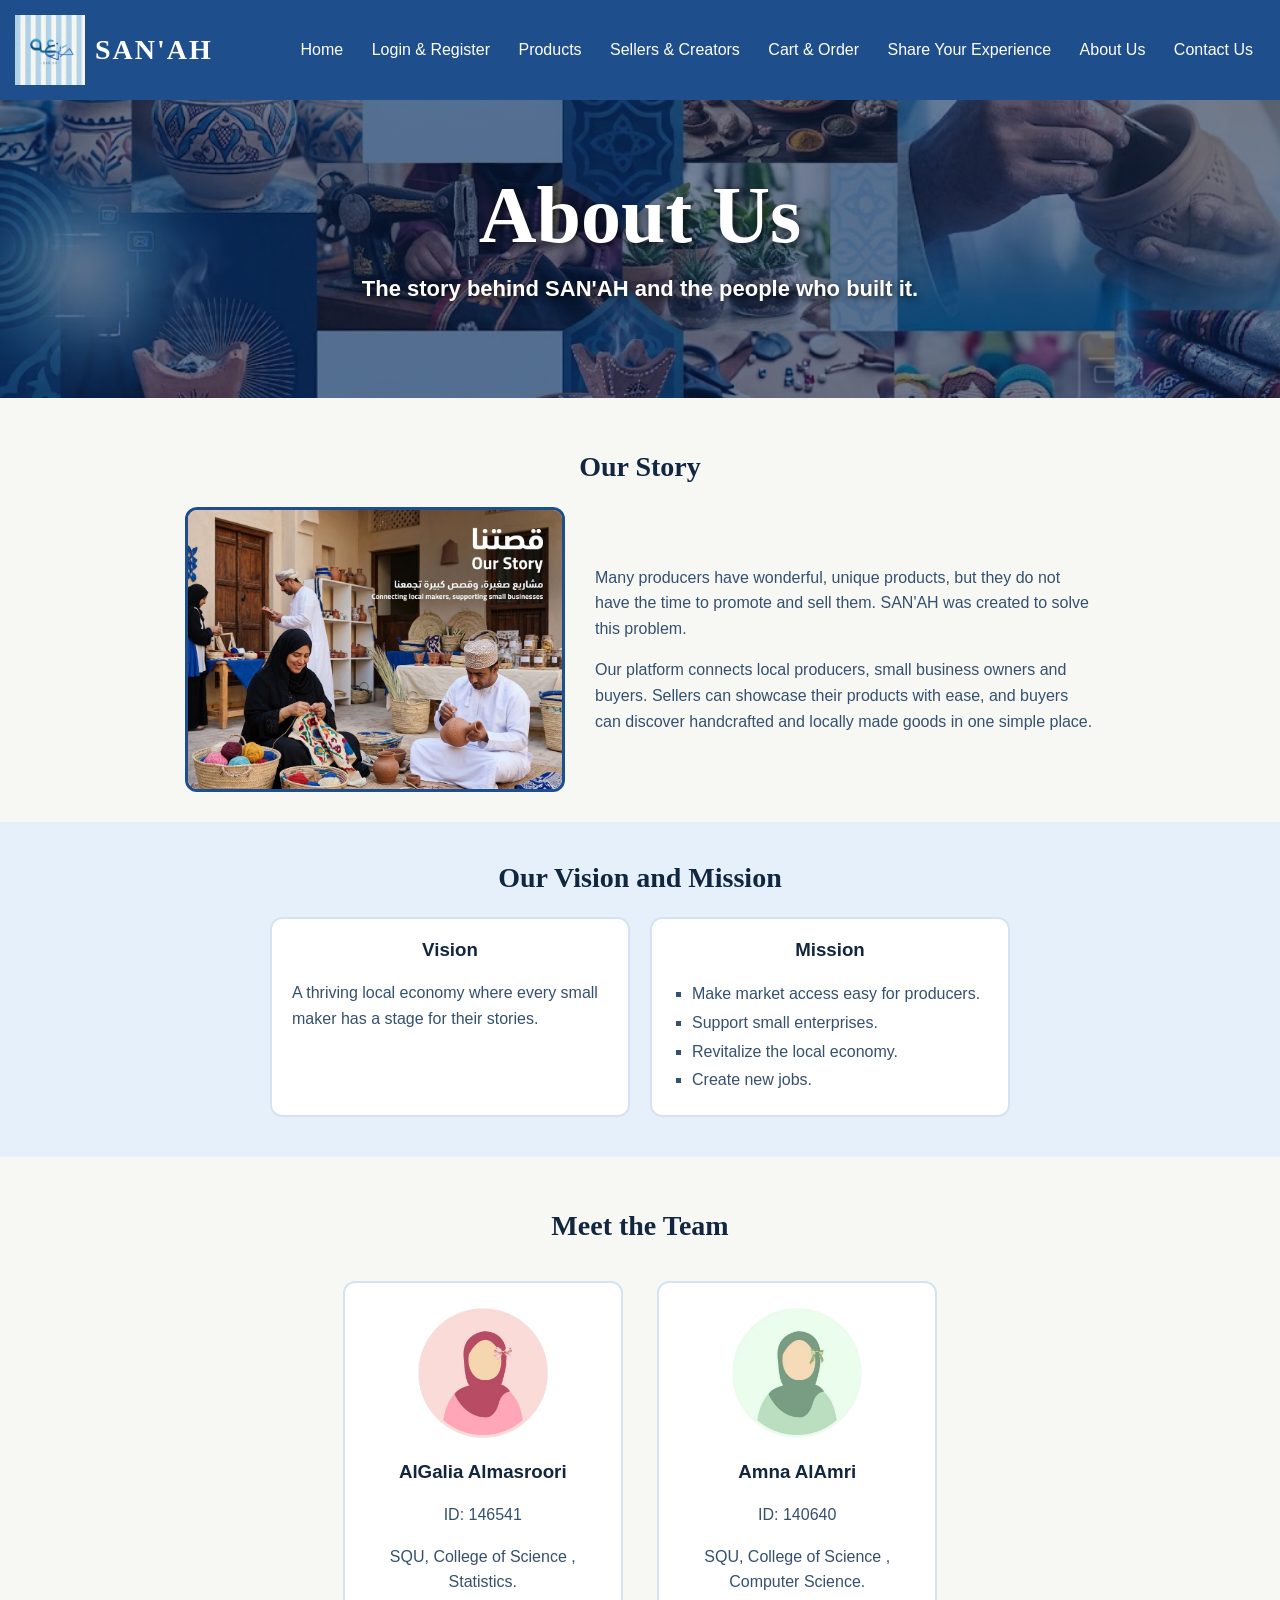
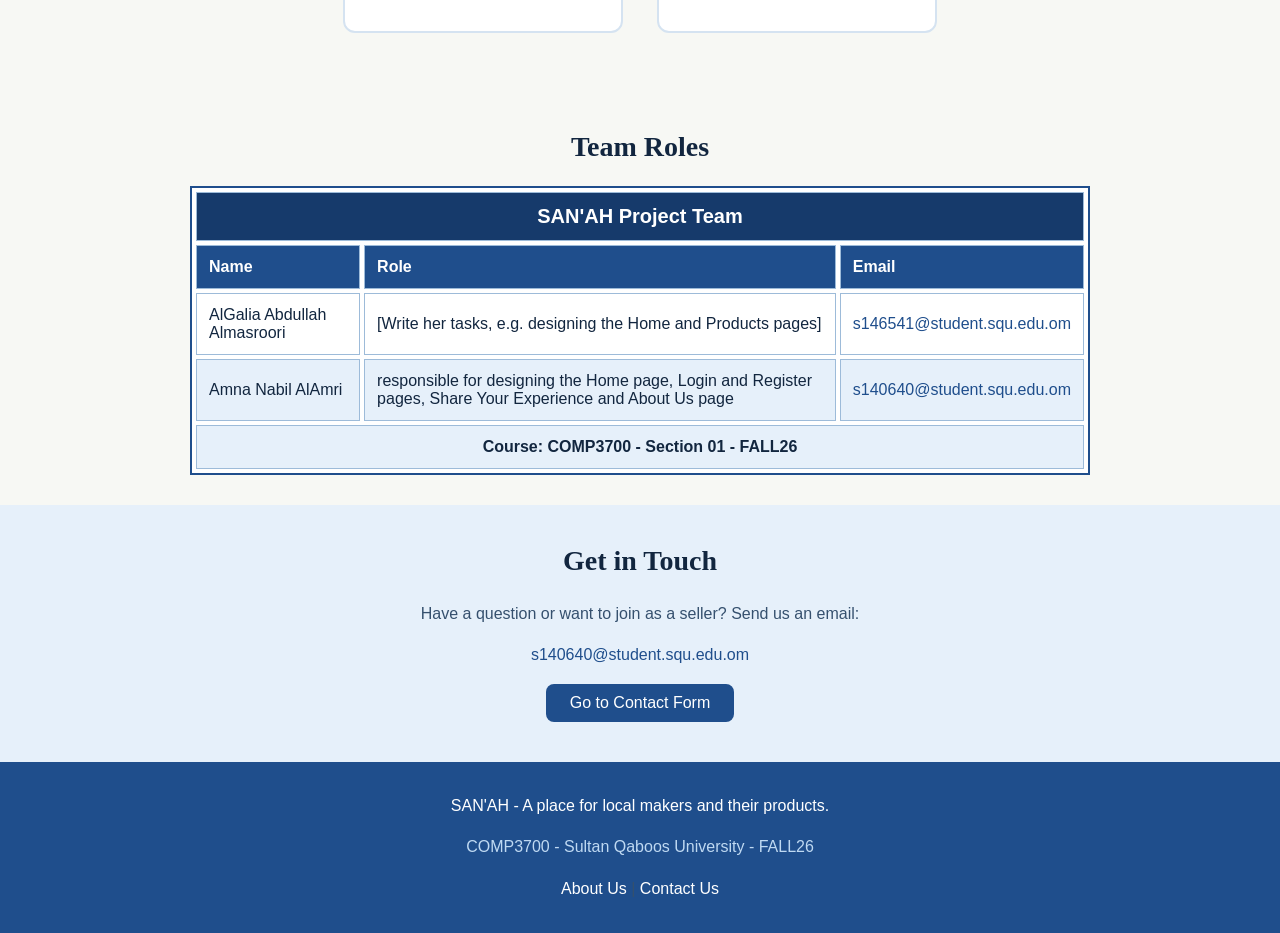
==== about_us.html @ 6e0664c7 "Add files via upload" ====
<!DOCTYPE html>
<html lang="en">
<head>
  <meta charset="UTF-8">
  <meta name="viewport" content="width=device-width, initial-scale=1">
  <title>SAN'AH - About Us</title>

  <!-- External CSS: shared stylesheet used by all pages -->
  <link rel="stylesheet" href="style.css">

  <!-- Internal CSS: styles that apply to this page only -->
  <style>
    /* Spacing and centering for each content section */
    .section {
      padding: 30px 20px;
      text-align: center;
    }
    /* Keeps long paragraphs a comfortable reading width */
    .text-block {
      max-width: 700px;
      margin: 0 auto;
      text-align: left;
    }
    /* Round team member photos */
    .team-photo {
      width: 140px;
      height: 140px;
      border-radius: 50%;
      object-fit: cover;
      margin: 0 auto 10px auto;
      display: block;
    }
  </style>
</head>

<body>

  <!-- ========== Header: logo + site name + navigation menu ========== -->
  <header>
    <!-- Logo and site name (clicking returns to the home page) -->
    <a href="index.html" class="brand">
      <img id="logo" src="logo.png" alt="SAN'AH logo">
      <span>SAN'AH</span>
    </a>

    <!-- Navigation menu linking to all pages -->
    <nav>
      <ul>
        <li><a href="index.html">Home</a></li>
        <li><a href="login_and_register.html">Login &amp; Register</a></li>
        <li><a href="product.html">Products</a></li>
        <li><a href="creators.html">Sellers &amp; Creators</a></li>
        <li><a href="cart_and_order.html">Cart &amp; Order</a></li>
        <li><a href="share_your_experience.html">Share Your Experience</a></li>
        <li><a href="about_us.html">About Us</a></li>
        <li><a href="contact.html">Contact Us</a></li>
      </ul>
    </nav>
  </header>

  <!-- ========== Page banner ========== -->
  <div class="title-box">
    <h1>About Us</h1>
    <p class="white-text">The story behind SAN'AH and the people who built it.</p>
  </div>

  <!-- ========== Story of the project: image on the left, text on the right ========== -->
<div class="section">
<h2>Our Story</h2>

<div class="story-box">
    <!-- Story image (left) -->
    <img class="story-img" src="story.jpg" alt="Local makers at work">

    <!-- Story text (right) -->
    <div class="story-text">
    <p>
        Many producers have wonderful, unique products, but they do not have
        the time to promote and sell them. SAN'AH was created to solve this
        problem.
    </p>
    <p>
        Our platform connects local producers, small business owners and
        buyers. Sellers can showcase their products with ease, and buyers can
        discover handcrafted and locally made goods in one simple place.
    </p>
    </div>
</div>
</div>

  <!-- ========== Vision and mission ========== -->
<div class="hero">
  <h2>Our Vision and Mission</h2>

  <!-- Container: puts the two cards side by side with equal height -->
  <div class="vm-box">

    <!-- Vision card -->
    <div class="card vm-card">
      <h3>Vision</h3>
      <p>A thriving local economy where every small maker has a stage for their stories.</p>
    </div>

    <!-- Mission card with a list of goals -->
    <div class="card vm-card">
      <h3>Mission</h3>
      <ul class="vm-list">
        <li>Make market access easy for producers.</li>
        <li>Support small enterprises.</li>
        <li>Revitalize the local economy.</li>
        <li>Create new jobs.</li>
      </ul>
    </div>

  </div>
</div>

  <!-- ========== Team introduction cards ========== -->
  <div class="section">
    <h2>Meet the Team</h2>

    <!-- Team member 1 -->
    <div class="card">
      <img class="team-photo" src="team1.png" alt="AlGalia Almasroori">
      <h3>AlGalia Almasroori</h3>
      <p>ID: 146541</p>
      <p>SQU, College of Science , Statistics.</p>
    </div>

    <!-- Team member 2 -->
    <div class="card">
      <img class="team-photo" src="team2.png" alt="Amna AlAmri">
      <h3>Amna AlAmri</h3>
      <p>ID: 140640</p>
      <p>SQU, College of Science , Computer Science.</p>
    </div>
  </div>

  <!-- ========== Team roles table ========== -->
<div class="section">
  <h2>Team Roles</h2>

  <div class="table-box">
    <table class="roles-table">

      <!-- Table title: one cell merged across all 3 columns (colspan) -->
      <tr>
        <th colspan="3">SAN'AH Project Team</th>
      </tr>

      <!-- Column headings -->
      <tr>
        <th>Name</th>
        <th>Role</th>
        <th>Email</th>
      </tr>

      <!-- Team member 1 -->
      <tr>
        <td>AlGalia Abdullah Almasroori</td>
        <td>[Write her tasks, e.g. designing the Home and Products pages]</td>
        <td><a href="mailto:s146541@student.squ.edu.om">s146541@student.squ.edu.om</a></td>
      </tr>

      <!-- Team member 2 -->
      <tr>
        <td>Amna Nabil AlAmri</td>
        <td>responsible for designing the Home page, Login and Register pages, Share Your Experience and About Us page</td>
        <td><a href="mailto:s140640@student.squ.edu.om">s140640@student.squ.edu.om</a></td>
      </tr>

      <!-- Last row: one merged cell across all columns -->
      <tr>
        <td colspan="3">Course: COMP3700 - Section 01 - FALL26</td>
      </tr>

    </table>
  </div>
</div>

  <!-- ========== Contact by email ========== -->
  <div class="hero">
    <h2>Get in Touch</h2>
    <p>Have a question or want to join as a seller? Send us an email:</p>

    <!-- Email link: opens the user's mail program (mailto) -->
    <p>
      <a href="mailto:s140640@student.squ.edu.om?subject=SAN'AH%20Inquiry">s140640@student.squ.edu.om</a>
    </p>

    <!-- Link to the Contact Us form page -->
    <a class="button" href="contact.html">Go to Contact Form</a>
  </div>

  <!-- ========== Footer: project info and quick links ========== -->
  <footer>
    <!-- Inline CSS: style written directly on the element -->
    <p style="color: #FFFFFF;">SAN'AH - A place for local makers and their products.</p>
    <p style="color: #BFD9F2;">COMP3700 - Sultan Qaboos University - FALL26</p>
    <p><a href="about_us.html">About Us</a> | <a href="contact.html">Contact Us</a></p>
  </footer>

</body>
</html>
---- style.css ----
/* ==========================================
   SAN'AH - Main stylesheet (simplified version)
   Add this line inside <head> on every page:
   <link rel="stylesheet" href="style.css">
   ========================================== */

/* 1) Universal selector: applies to every element on the page */
* {
  box-sizing: border-box;   /* padding and border are included in the element width */
}

/* ---------- Main banner (title box) ---------- */

/* Banner with a dark overlay on top of a background image */
.title-box {
  background-image: linear-gradient(rgba(10, 30, 70, 0.55), rgba(10, 30, 70, 0.55)),
                    url("title-bg.jpg");
  background-size: cover;          /* image fills the whole box */
  background-position: center;     /* image stays centered */
  background-color: #1F4E8C;       /* fallback color if the image fails to load */
  padding: 70px 20px;
  text-align: center;
}

/* Site name inside the banner: large, white, with a shadow for clarity */
.title-box h1 {
  font-family: Georgia, "Times New Roman", serif;
  font-size: 80px;
  font-weight: bold;
  color: #FFFFFF;
  text-shadow: 2px 3px 8px rgba(0, 0, 0, 0.7);
  margin: 0;
}

/* 2) Element selectors: apply to every HTML tag of that type */
body {
  font-family: Arial, sans-serif;   /* font */
  font-size: 16px;
  color: #12263F;                   /* text color */
  background-color: #F7F8F4;        /* page background */
  margin: 0;
}

h1 {
  font-family: Georgia, serif;
  font-size: 40px;
  color: #1F4E8C;
  text-align: center;               /* text alignment */
}

h2 {
  font-family: Georgia, serif;
  font-size: 28px;
  color: #12263F;
}

p {
  line-height: 1.6;                 /* space between lines */
  color: #35506E;
}

/* Paragraphs inside the banner: bold white text with a shadow */
.title-box p {
  font-family: Arial, sans-serif;
  font-size: 22px;
  font-weight: bold;
  color: #FFFFFF;
  text-align: center;
  text-shadow: 1px 2px 6px rgba(0, 0, 0, 0.7);
}

/* Reusable class: white, bold, centered text */
.white-text {
  color: #FFFFFF;
  font-weight: bold;
  text-align: center;
}

/* Images never overflow their container */
img {
  max-width: 100%;
  height: auto;
}

/* 3) ID selector: applies to the single element with id="logo" */
#logo {
  width: 70px;
  margin: 0;
  display: block;
}

/* 4) Class selectors: apply to any element with that class */

/* White card used for categories, products and entry cards */
.card {
  background-color: #FFFFFF;
  border: 2px solid #D5E3F1;
  border-radius: 12px;              /* rounded corners */
  padding: 20px;
  margin: 15px;
  width: 280px;
  display: inline-block;            /* cards sit side by side */
  position: relative;               /* positioning: lets the card move slightly on hover */
}

/* Light blue highlighted section (e.g. Featured seller) */
.hero {
  background-color: #E6F0FA;
  padding: 40px 20px;
  text-align: center;
}

/* Blue button style for links */
.button {
  background-color: #1F4E8C;
  color: #FFFFFF;
  padding: 10px 24px;
  border: none;
  border-radius: 8px;
}

/* 5) Grouping selector: header and footer share the same style */
header, footer {
  background-color: #1F4E8C;
  color: #FFFFFF;
  padding: 15px;
  text-align: center;
}

/* Header layout: logo on the left, menu on the right, on the same line */
header {
  display: flex;
  align-items: center;              /* vertically centered */
  justify-content: space-between;   /* logo left, menu right */
  flex-wrap: wrap;                  /* menu moves below the logo on small screens */
  position: sticky;                 /* positioning: header stays at the top while scrolling */
  top: 0;                           /* sticks to the top edge of the screen */
  z-index: 100;                     /* header stays above all other content */
}

/* Logo image and site name sit side by side */
.brand {
  display: flex;
  align-items: center;
  gap: 10px;                        /* space between logo and name */
}

/* Site name next to the logo */
.brand span {
  font-family: Georgia, serif;
  font-size: 28px;
  font-weight: bold;
  letter-spacing: 2px;              /* space between letters */
}

/* 6) Descendant selectors: an element inside another element */

/* Navigation list: remove bullets and default spacing */
nav ul {
  list-style-type: none;            /* list: no bullets in the menu */
  list-style-position: outside;     /* list: marker position (not shown for the menu) */
  margin: 0;
  padding: 0;
  text-align: right;
}

/* Menu items sit in one row */
nav ul li {
  display: inline-block;
  margin: 0 12px;
}

/* Underline a menu link when the mouse is over it */
nav ul li a:hover {
  text-decoration: underline;
}

/* 7) Attribute selectors: select inputs by their type */
input[type="text"], input[type="email"], textarea {
  width: 100%;
  padding: 8px;
  border: 1px solid #9DBBD9;
  border-radius: 6px;
  margin-bottom: 10px;
}

/* Submit button style */
input[type="submit"] {
  background-color: #1F4E8C;
  color: #FFFFFF;
  padding: 10px 24px;
  border: none;
  border-radius: 8px;
}

/* 8) Child selector (>): only direct children are selected */

/* Heading directly inside a highlighted section has no extra top space */
.hero > h2 {
  margin-top: 0;
}

/* 9) Adjacent sibling selector (+): the element right after another one */

/* Paragraph right after the banner title gets a small top space */
.title-box h1 + p {
  margin-top: 10px;
}

/* ---------- Seller / Buyer entry cards ---------- */

/* Shared style for both cards */
.card-seller, .card-buyer {
  background-size: cover;
  background-position: center;
  background-color: #1F4E8C;        /* fallback color */
  border-color: #1F4E8C;
  min-height: 260px;
  vertical-align: top;              /* both cards align on the same line */
}

/* Seller card background image with a dark overlay */
.card-seller {
  background-image: linear-gradient(rgba(10, 30, 70, 0.6), rgba(10, 30, 70, 0.6)),
                    url("seller-bg.jpg");
}

/* Buyer card background image with a dark overlay */
.card-buyer {
  background-image: linear-gradient(rgba(10, 30, 70, 0.6), rgba(10, 30, 70, 0.6)),
                    url("buyer-bg.jpg");
}

/* White bold text so it is readable over the images */
.card-seller h3, .card-seller p,
.card-buyer h3, .card-buyer p {
  color: #FFFFFF;
  font-weight: bold;
  text-shadow: 1px 2px 6px rgba(0, 0, 0, 0.7);
}

/* ---------- Buttons and card links ---------- */

/* Keep button text white (normal and visited link) */
a.button:link, a.button:visited {
  color: #FFFFFF;
  background-color: #1F4E8C;
  display: inline-block;
}

/* Darker blue button when the mouse is over it */
a.button:hover {
  background-color: #163A6B;
  text-decoration: none;
}

/* Clickable cards: no underline on the text inside */
a.card-link:link, a.card-link:visited, a.card-link:hover {
  text-decoration: none;
}

/* Card border turns blue and the card lifts a little when the mouse is over it */
.card:hover {
  border-color: #1F4E8C;
  top: -3px;                        /* positioning: moves up 3px from its normal place */
}

/* Featured seller photo: centered with rounded corners and a blue border */
.seller-img {
  width: 300px;
  max-width: 100%;
  border-radius: 12px;
  border: 3px solid #1F4E8C;
  margin: 15px auto;                /* "auto" centers the image horizontally */
  display: block;
}

/* 10) Hyperlink events (pseudo-classes) */
a:link    { color: #1F4E8C; text-decoration: none; }        /* normal link */
a:visited { color: #6B4FA0; }                               /* link already visited */
a:hover   { color: #12263F; text-decoration: underline; }   /* mouse is over the link */
a:active  { color: #7FA6CC; }                               /* link is being clicked */

/* Header and footer links are white to match the blue background */
header a:link, header a:visited, footer a:link, footer a:visited {
  color: #FFFFFF;
}

/* 11) Pseudo-element: adds a red star after a required field label */
.required::after {
  content: " *";
  color: red;
}

/* 12) Tables */
table {
  width: 100%;
  border-collapse: collapse;        /* removes gaps between cell borders */
  background-color: #FFFFFF;
}

/* Table header cells */
th {
  background-color: #1F4E8C;
  color: #FFFFFF;
  padding: 10px;
  border: 1px solid #9DBBD9;
}

/* Table data cells */
td {
  padding: 10px;
  border: 1px solid #9DBBD9;
  text-align: center;
}

/* Wrapper: centers the table and lets it scroll on small screens */
.table-box {
  max-width: 900px;
  margin: 0 auto;
  overflow-x: auto;
}

/* Roles table: separate borders with space between cells */
.roles-table {
  border-collapse: separate;
  border-spacing: 4px;           /* space between cells */
  border: 2px solid #1F4E8C;
}

/* Cells: padding and text alignment */
.roles-table th, .roles-table td {
  padding: 12px;
  text-align: left;
  border: 1px solid #9DBBD9;
}

/* Merged title row: centered, larger text */
.roles-table tr:first-child th {
  text-align: center;
  font-size: 20px;
  background-color: #163A6B;
}

/* Merged last row: light background, centered */
.roles-table tr:last-child td {
  text-align: center;
  font-weight: bold;
  background-color: #E6F0FA;
}

/* Every even row has a light blue background (striped rows) */
tr:nth-child(even) {
  background-color: #E6F0FA;
}

/* ---------- About Us layout ---------- */

/* Row layout: image and text side by side */
.story-box {
  display: flex;
  flex-wrap: wrap;                /* on phones the image goes above the text */
  align-items: center;
  justify-content: center;
  gap: 30px;
  max-width: 1000px;
  margin: 0 auto;
}

/* Story image */
.story-img {
  width: 380px;
  max-width: 100%;
  border-radius: 12px;
  border: 3px solid #1F4E8C;
}

/* Story text next to the image */
.story-text {
  width: 500px;
  max-width: 100%;
  text-align: left;
}

/* Row that holds the two cards; both cards get the same height */
.vm-box {
  display: flex;
  flex-wrap: wrap;               /* cards stack on small screens */
  justify-content: center;
  align-items: stretch;          /* makes both cards equal in height */
  gap: 20px;
  max-width: 800px;
  margin: 0 auto;
}

/* Same width for both cards, with left-aligned text */
.vm-card {
  width: 360px;
  max-width: 100%;
  margin: 0;
  text-align: left;
}

/* Card titles stay centered */
.vm-card h3 {
  text-align: center;
  margin-top: 0;
}

/* Remove extra paragraph spacing inside the cards */
.vm-card p {
  margin: 0;
}

/* ---------- Lists ---------- */

/* Bullet list (unordered): square bullets placed outside the text */
.vm-list {
  list-style-type: square;          /* list: square bullets */
  list-style-position: outside;     /* list: bullets sit outside the text block */
  margin: 0;
  padding-left: 20px;
  line-height: 1.8;
  color: #35506E;
}

/* Numbered list (ordered): use class="steps" on an <ol> */
ol.steps {
  list-style-type: decimal;         /* list: 1, 2, 3 ... */
  list-style-position: inside;      /* list: numbers sit inside the text block */
  padding-left: 0;
  line-height: 1.8;
  text-align: left;
}

/* Definition list: use <dl>, <dt> (term) and <dd> (description) */
dl {
  text-align: left;
  max-width: 700px;
  margin: 0 auto;
}
dt {
  font-weight: bold;
  color: #1F4E8C;
  margin-top: 12px;
}
dd {
  margin-left: 20px;
  color: #35506E;
}

/* 13) Responsive design: styles for phones (screen width up to 600px) */
@media (max-width: 600px) {
  .card {
    width: 100%;                    /* cards take the full width */
    margin: 10px 0;
  }
  nav ul li {
    display: block;                 /* menu items stack vertically */
    margin: 8px 0;
  }
  h1 {
    font-size: 30px;
  }
  .title-box h1 {
    font-size: 48px;                /* banner title is smaller on phones */
  }
}

/* ==========================================
   Pages added by the teammate: Contact Us, Sellers & Creators, Products
   (colors unified with the site palette)
   ========================================== */

/* Contact Us Page */

main{
    max-width: 1000px;
    margin: 40px auto;
    padding: 25px;
}

.contact-form,
.contact-info,
.faq,
.seller-guide {
    background-color: #FFFFFF;
    padding: 25px;
    margin: 25px 0;
    border-radius: 12px;
    border: 1px solid #D5E3F1;
}

main h2{
    color: #1F4E8C;
    text-align: center;
    font-size: 32px;
}

main h3{
    color: #1F4E8C;
    margin-bottom: 15px;
}

.contact-form form{
    display: flex;
    flex-direction: column;
    gap: 10px;
}
.contact-form input,
.contact-form textarea {
    padding: 12px;
    border: 1px solid #9DBBD9;
    border-radius: 6px;
    font-size: 16px;
    width: 100%;
    box-sizing: border-box;
}
.contact-form button{
    background-color: #1F4E8C;
    color: white;
    padding: 12px;
    border: none;
    border-radius: 6px;
    cursor: pointer;
    font-size: 16px;
}
.contact-form button:hover{
    background-color: #163A6B;
}
.contact-info a,
.seller-guide a {
    color: #1F4E8C;
}
.faq details{
    padding: 12px;
    margin: 10px 0;
    border-bottom: 1px solid #D5E3F1;
}
.faq summary{
    cursor: pointer;
    font-weight: bold;
    color: #1F4E8C;
}
.seller-guide ol {
    line-height: 1.8;
}
@media (max-width: 600px){
    main{
        padding: 15px;
        margin: 20px auto;
    }
    .contact-form,
    .contact-info,
    .faq,
    .seller-guide{
        padding: 18px;
    }
}



/* Sellers & Creators Page */
.creators-hero{
    text-align: center;
    padding: 40px 25px;
    background-color: #E6F0FA;
    border-radius: 12px;
    margin-bottom: 25px;
}
.creator-button{
    display: inline-block;
    background-color: #1F4E8C;
    color: white;
    text-decoration: none;
    padding: 12px 22px;
    border-radius: 6px;
    margin-top: 15px;
}
.creator-button:hover{
    background-color: #163A6B;
}
.creator-benefits{
    margin: 30px 0;
}
.benefit{
    background-color: #E6F0FA;
    border: 1px solid #D5E3F1;
    border-radius: 10px;
    padding: 20px;
    margin: 15px 0;

}
.seller-registration{
    background-color: #E6F0FA;
    border: 1px solid #D5E3F1;
    border-radius: 12px;
    padding: 25px;
    margin: 30px 0;
}
.seller-registration form{
    display: flex;
    flex-direction: column;
    gap: 12px;

}
.seller-registration input:not([type="checkbox"]),
.seller-registration select,
.seller-registration textarea{
    width:100%;
    box-sizing: border-box;
    padding: 12px;
    border: 1px solid #9DBBD9;
    border-radius: 6px;
    font-size: 16px;
}
.seller-registration input:not([type="checkbox"]){
    margin-right: 8px;
}
.seller-registration button{
    background-color: #1F4E8C;
    color: white;
    padding: 13px;
    border: none;
    border-radius: 6px;
    font-size: 16px;
    cursor: pointer;
}
.seller-registration button:hover{
    background-color: #163A6B;
}
@media (max-width: 600px){
    .creators-hero,
    .seller-registration{
        padding: 18px;
    }
}

/* Products Page */
.products-hero{
    text-align: center;
    background-color: #E6F0FA;
    padding: 40px 25px;
    border-radius: 12px;
    margin-bottom: 30px;
}

.products-hero h2,
.product-categories h2,
.products-section h2 {
    color: #1F4E8C;
    text-align: center;
}

.category-list{
    display: flex;
    justify-content: center;
    flex-wrap: wrap;
    gap: 12px;
    margin: 20px 0 35px;
}

.category-list a{
    color:#1F4E8C;
    text-decoration: none;
    border: 1px solid #9DBBD9;
    border-radius: 20px;
    padding: 10px 18px;
    background-color: #E6F0FA;
}
.category-list a:hover{
    background-color: #D5E3F1;
}
.product-grid{
    display: grid;
    grid-template-columns: repeat(2, minmax(0, 1fr));
    gap: 22px;
    margin-top: 25px;
}
.product-card{
    background-color: #E6F0FA;
    border: 1px solid #D5E3F1;
    border-radius: 12px;
    padding: 20px;
    text-align: center;
}
.product-image{
    min-height: 120px;
    display: flex;
    align-items: center;
    justify-content: center;
    background-color: #D5E3F1;
    color: #1F4E8C;
    border-radius: 8px;
    font-weight: bold;
    margin-bottom: 15px;
}

.product-card h3{
    color: #1F4E8C;
}
.product-price{
    font-weight: bold;
    margin: 15px 0;
}
.product-card > a {
    display: inline-block;
    background-color: #1F4E8C;
    color: white;
    text-decoration: none;
    padding: 10px 15px;
    border-radius: 6px;
}
.product-card > a:hover{
    background-color: #163A6B;
}
@media (max-width: 600px){
    .product-grid{
        grid-template-columns: 1fr;
    }
    .products-hero{
        padding: 25px 15px;
    }
}
.category-list img{
  width: 100%;
  height: 150px;
  object-fit: cover;
  border-radius: 10px;
}
.product-card img{
  width: 100%;
  height: 190px;
  object-fit: cover;
  border-radius: 10px;
}
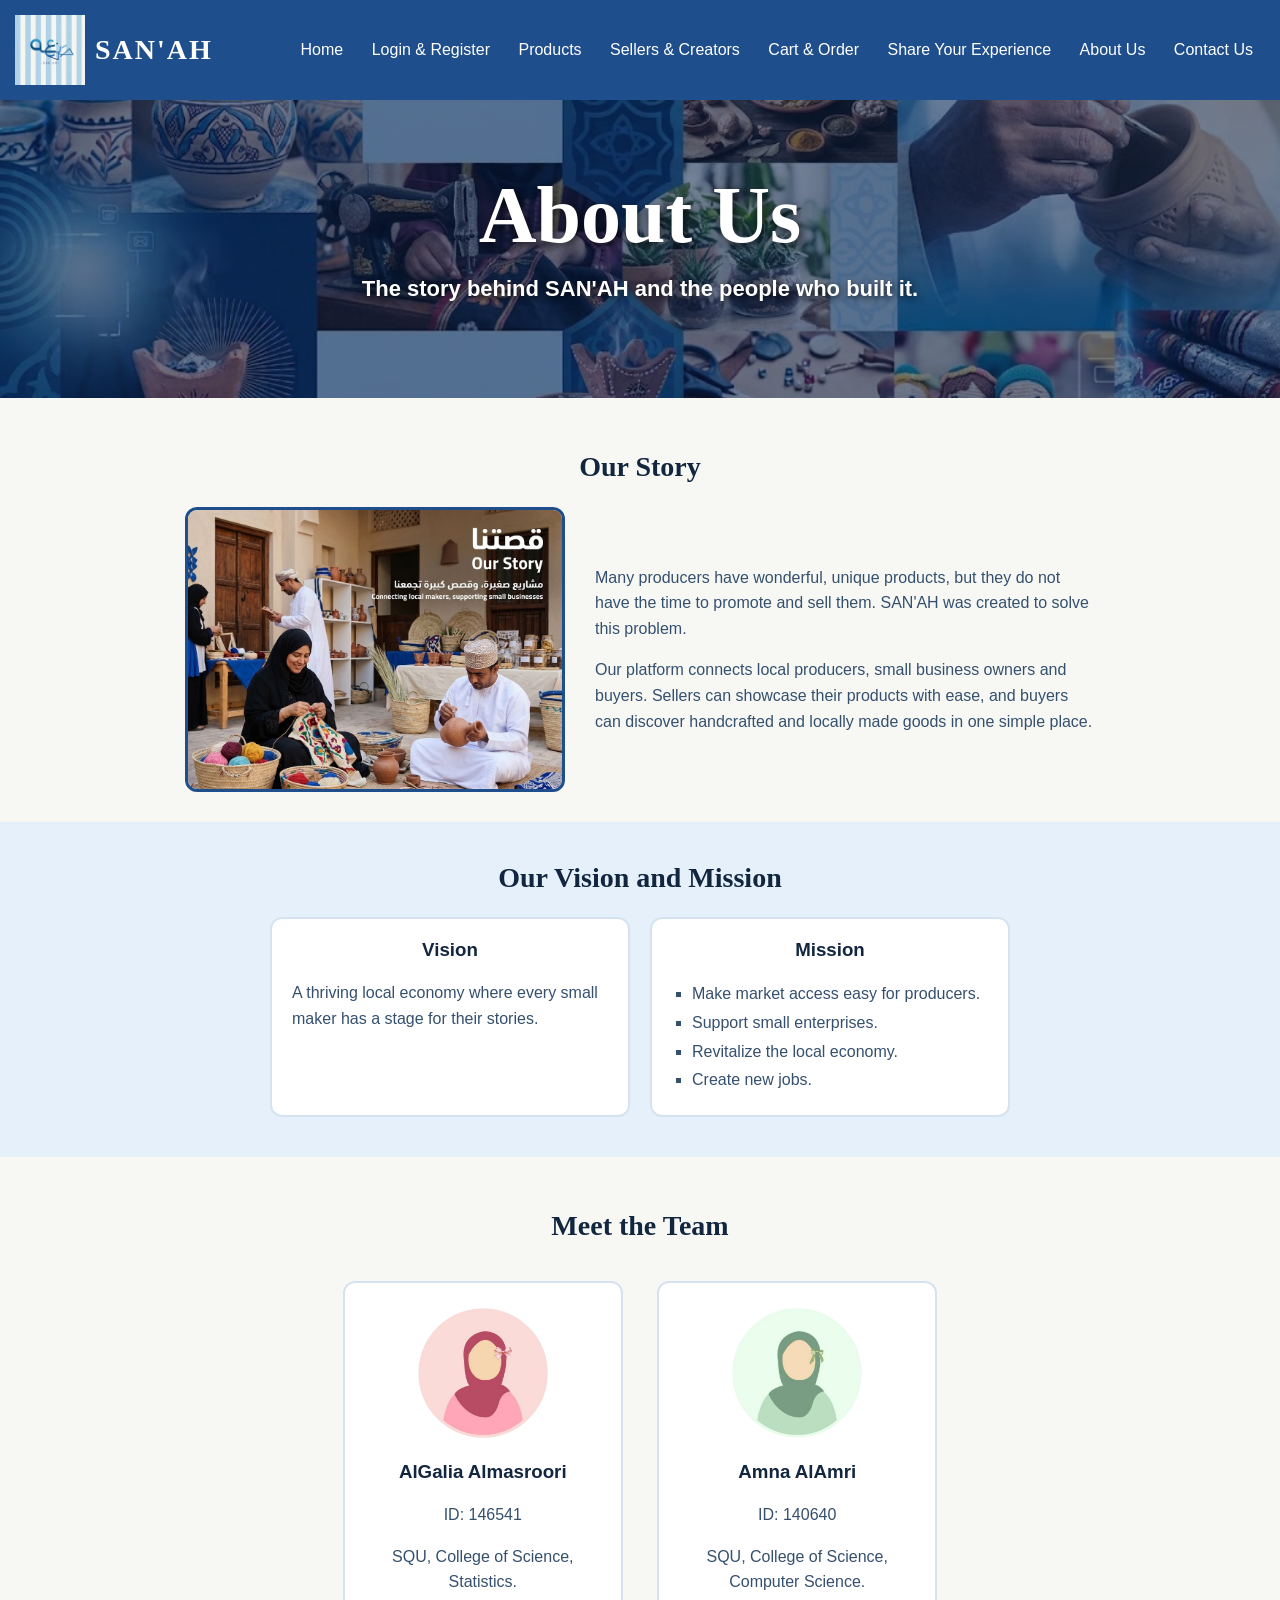
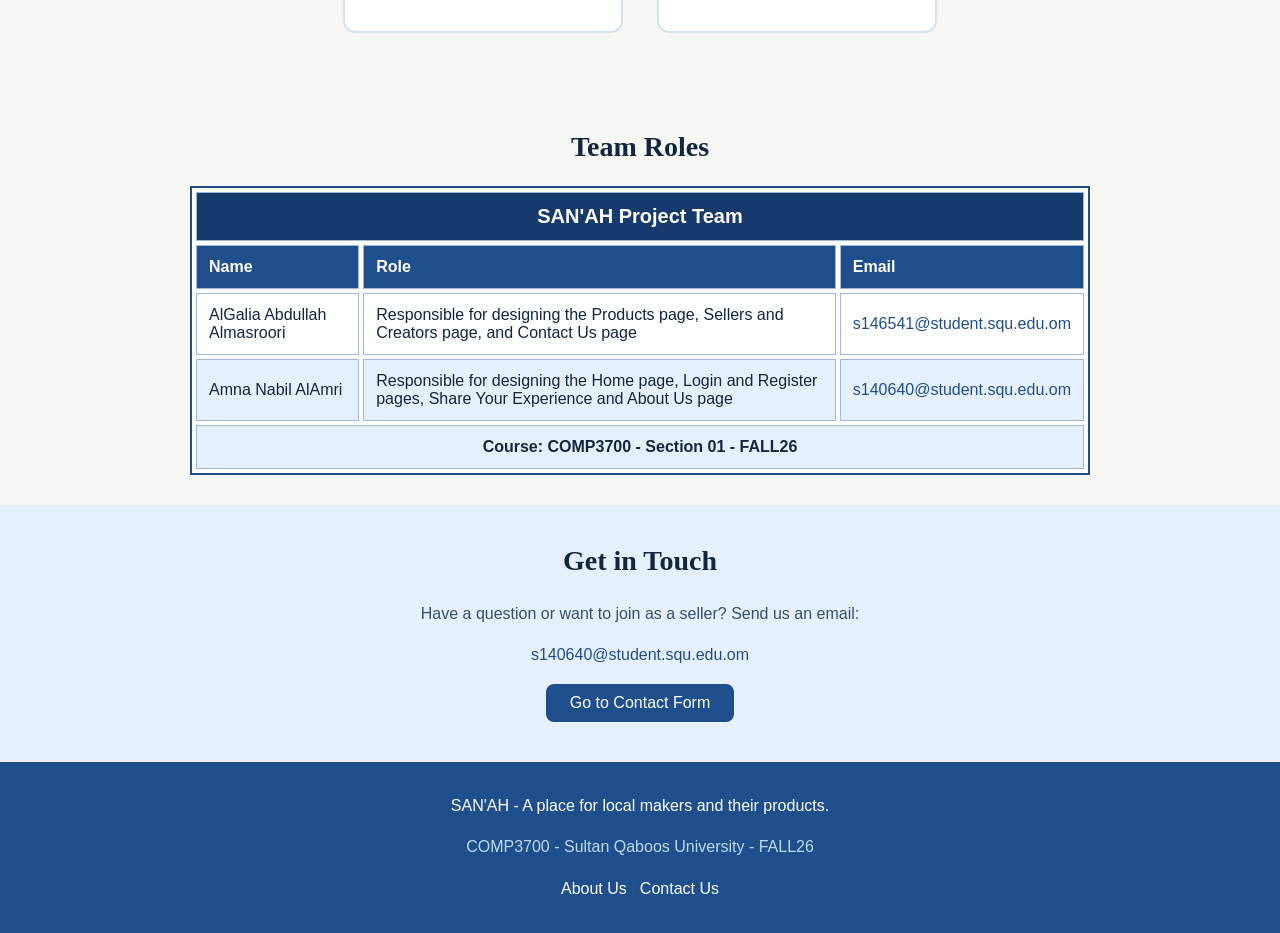
==== commit 6990f20a: "Fix formatting and capitalization in about_us.html Signed-off-by: amna-alamri <amna2004alamri@gmail." ====
--- a/about_us.html
+++ b/about_us.html
@@ -124,7 +124,7 @@
       <img class="team-photo" src="team1.png" alt="AlGalia Almasroori">
       <h3>AlGalia Almasroori</h3>
       <p>ID: 146541</p>
-      <p>SQU, College of Science , Statistics.</p>
+      <p>SQU, College of Science, Statistics.</p>
     </div>
 
     <!-- Team member 2 -->
@@ -132,7 +132,7 @@
       <img class="team-photo" src="team2.png" alt="Amna AlAmri">
       <h3>Amna AlAmri</h3>
       <p>ID: 140640</p>
-      <p>SQU, College of Science , Computer Science.</p>
+      <p>SQU, College of Science, Computer Science.</p>
     </div>
   </div>
 
@@ -158,14 +158,14 @@
       <!-- Team member 1 -->
       <tr>
         <td>AlGalia Abdullah Almasroori</td>
-        <td>[Write her tasks, e.g. designing the Home and Products pages]</td>
+        <td>Responsible for designing the Products page, Sellers and Creators page, and Contact Us page</td>
         <td><a href="mailto:s146541@student.squ.edu.om">s146541@student.squ.edu.om</a></td>
       </tr>
 
       <!-- Team member 2 -->
       <tr>
         <td>Amna Nabil AlAmri</td>
-        <td>responsible for designing the Home page, Login and Register pages, Share Your Experience and About Us page</td>
+        <td>Responsible for designing the Home page, Login and Register pages, Share Your Experience and About Us page</td>
         <td><a href="mailto:s140640@student.squ.edu.om">s140640@student.squ.edu.om</a></td>
       </tr>
 
@@ -201,4 +201,4 @@
   </footer>
 
 </body>
-</html>+</html>
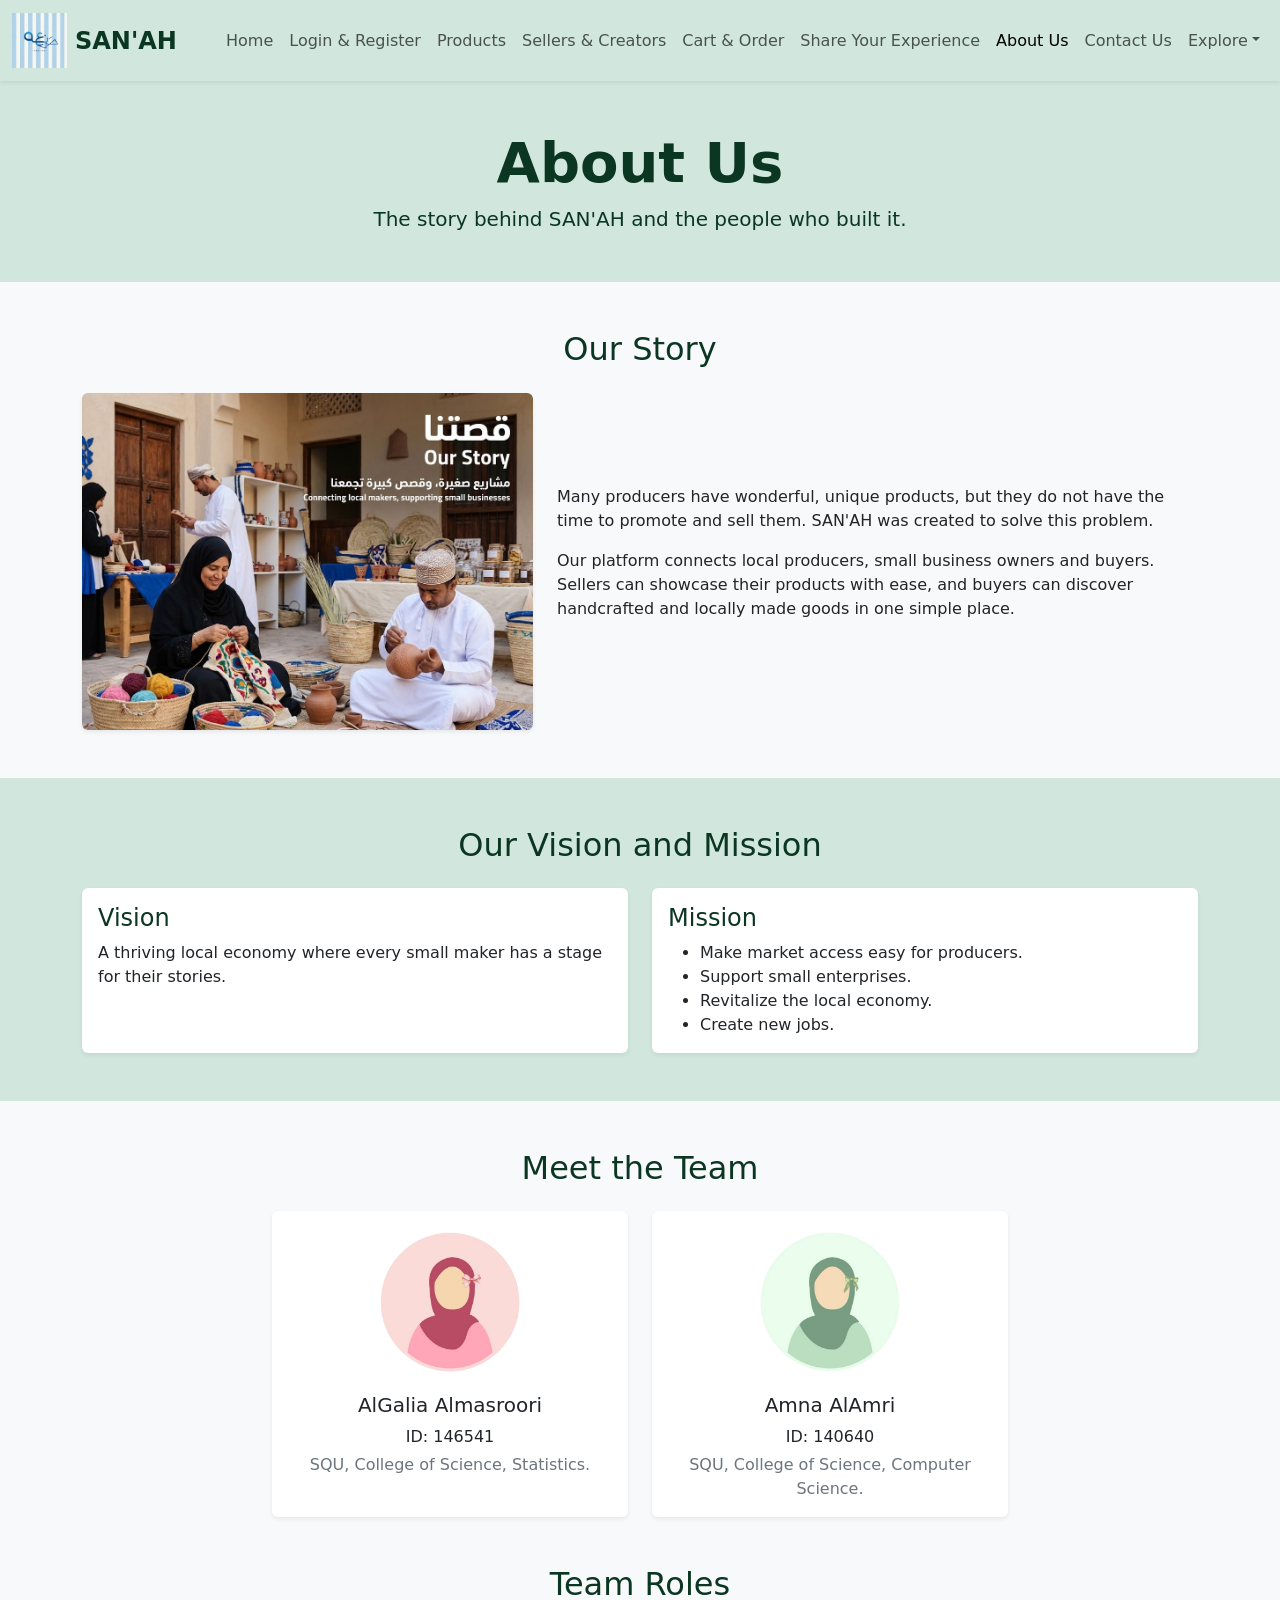
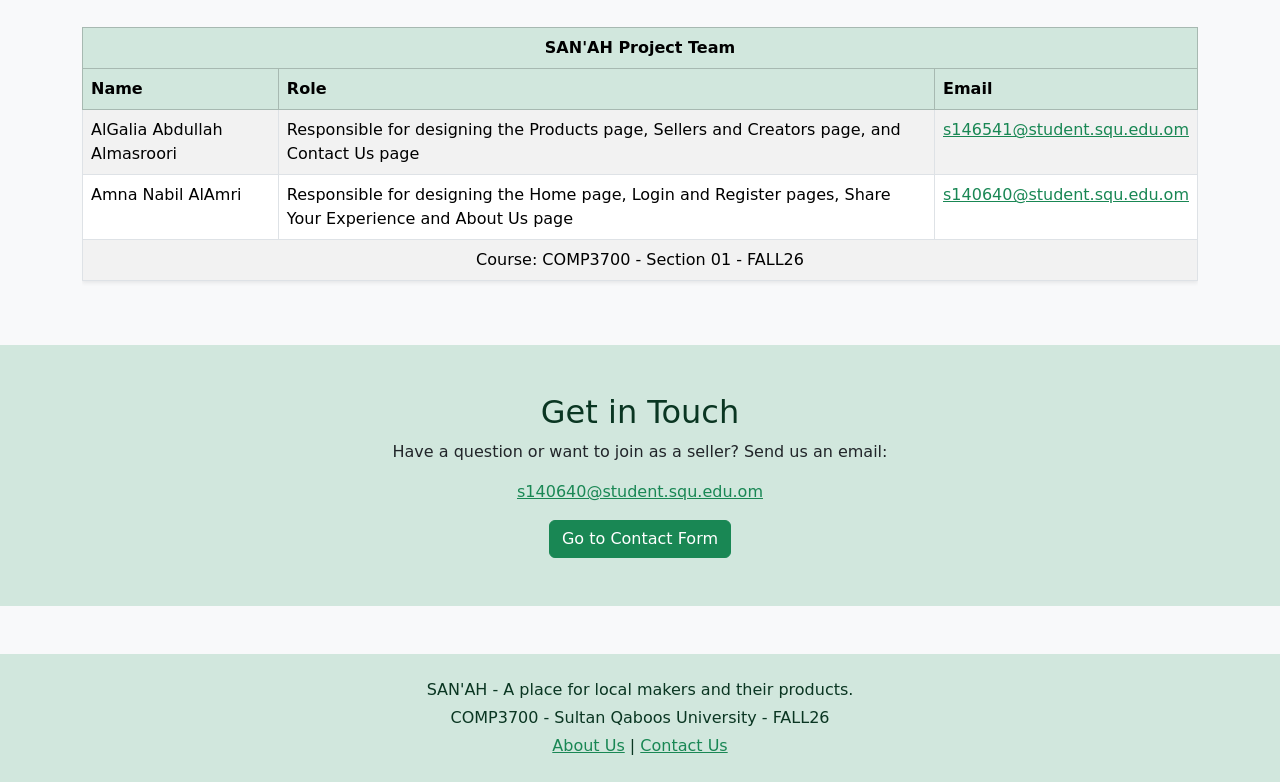
==== commit d969b1b3: "Add files via upload Add Part 3: Bootstrap and JavaScript  Signed-off-by: amna-alamri <amna2004alamr" ====
--- a/about_us.html
+++ b/about_us.html
@@ -3,202 +3,132 @@
 <head>
   <meta charset="UTF-8">
   <meta name="viewport" content="width=device-width, initial-scale=1">
-  <title>SAN'AH - About Us</title>
+  <title>About Us | SAN'AH</title>
+  <!-- Bootstrap 5 is the ONLY stylesheet used on this site (no custom CSS) -->
+  <link href="https://cdn.jsdelivr.net/npm/bootstrap@5.3.3/dist/css/bootstrap.min.css" rel="stylesheet">
+</head>
+<body class="bg-light">
 
-  <!-- External CSS: shared stylesheet used by all pages -->
-  <link rel="stylesheet" href="style.css">
+  <!-- Responsive Bootstrap navigation bar: collapses into a hamburger menu on small screens -->
+  <nav class="navbar navbar-expand-xl navbar-light bg-success-subtle sticky-top shadow-sm">
+    <div class="container-fluid">
+      <a class="navbar-brand d-flex align-items-center text-success-emphasis" href="index.html">
+        <img src="logo.png" alt="SAN'AH logo" width="55" height="55" class="me-2">
+        <span class="fw-bold fs-4">SAN'AH</span>
+      </a>
+      <button class="navbar-toggler" type="button" data-bs-toggle="collapse"
+              data-bs-target="#mainNavbar" aria-controls="mainNavbar"
+              aria-expanded="false" aria-label="Toggle navigation">
+        <span class="navbar-toggler-icon"></span>
+      </button>
+      <div class="collapse navbar-collapse" id="mainNavbar">
+        <ul class="navbar-nav ms-auto">
+          <li class="nav-item"><a class="nav-link" href="index.html">Home</a></li>
+          <li class="nav-item"><a class="nav-link" href="login_and_register.html">Login &amp; Register</a></li>
+          <li class="nav-item"><a class="nav-link" href="product.html">Products</a></li>
+          <li class="nav-item"><a class="nav-link" href="creators.html">Sellers &amp; Creators</a></li>
+          <li class="nav-item"><a class="nav-link" href="cart_and_order.html">Cart &amp; Order</a></li>
+          <li class="nav-item"><a class="nav-link" href="share_your_experience.html">Share Your Experience</a></li>
+          <li class="nav-item"><a class="nav-link active" href="about_us.html">About Us</a></li>
+          <li class="nav-item"><a class="nav-link" href="contact.html">Contact Us</a></li>
+          <li class="nav-item dropdown">
+            <a class="nav-link dropdown-toggle" href="#" role="button" data-bs-toggle="dropdown" aria-expanded="false">Explore</a>
+            <ul class="dropdown-menu dropdown-menu-end">
+            <li><a class="dropdown-item" href="questionnaire.html">Questionnaire</a></li>
+            <li><a class="dropdown-item" href="calculate.html">Shopping Calculator</a></li>
+            <li><a class="dropdown-item" href="funpage.html">Fun Page</a></li>
+            </ul>
+          </li>
+        </ul>
+      </div>
+    </div>
+  </nav>
 
-  <!-- Internal CSS: styles that apply to this page only -->
-  <style>
-    /* Spacing and centering for each content section */
-    .section {
-      padding: 30px 20px;
-      text-align: center;
-    }
-    /* Keeps long paragraphs a comfortable reading width */
-    .text-block {
-      max-width: 700px;
-      margin: 0 auto;
-      text-align: left;
-    }
-    /* Round team member photos */
-    .team-photo {
-      width: 140px;
-      height: 140px;
-      border-radius: 50%;
-      object-fit: cover;
-      margin: 0 auto 10px auto;
-      display: block;
-    }
-  </style>
-</head>
+  <main>
+    <section class="bg-success-subtle text-success-emphasis text-center py-5">
+      <div class="container">
+        <h1 class="display-4 fw-bold">About Us</h1>
+        <p class="lead mb-0">The story behind SAN'AH and the people who built it.</p>
+      </div>
+    </section>
 
-<body>
+    <section class="container py-5">
+      <h2 class="text-success-emphasis text-center mb-4">Our Story</h2>
+      <div class="row g-4 align-items-center">
+        <div class="col-12 col-md-5"><img class="img-fluid rounded shadow-sm" src="story.jpg" alt="Local makers at work"></div>
+        <div class="col-12 col-md-7">
+          <p>Many producers have wonderful, unique products, but they do not have the time to promote and sell them. SAN'AH was created to solve this problem.</p>
+          <p>Our platform connects local producers, small business owners and buyers. Sellers can showcase their products with ease, and buyers can discover handcrafted and locally made goods in one simple place.</p>
+        </div>
+      </div>
+    </section>
 
-  <!-- ========== Header: logo + site name + navigation menu ========== -->
-  <header>
-    <!-- Logo and site name (clicking returns to the home page) -->
-    <a href="index.html" class="brand">
-      <img id="logo" src="logo.png" alt="SAN'AH logo">
-      <span>SAN'AH</span>
-    </a>
+    <section class="container-fluid bg-success-subtle py-5">
+      <div class="container">
+        <h2 class="text-success-emphasis text-center mb-4">Our Vision and Mission</h2>
+        <div class="row g-4">
+          <div class="col-12 col-md-6"><div class="card h-100 border-0 shadow-sm"><div class="card-body">
+            <h3 class="h4 text-success-emphasis">Vision</h3>
+            <p class="mb-0">A thriving local economy where every small maker has a stage for their stories.</p></div></div></div>
+          <div class="col-12 col-md-6"><div class="card h-100 border-0 shadow-sm"><div class="card-body">
+            <h3 class="h4 text-success-emphasis">Mission</h3>
+            <ul class="mb-0"><li>Make market access easy for producers.</li><li>Support small enterprises.</li>
+              <li>Revitalize the local economy.</li><li>Create new jobs.</li></ul></div></div></div>
+        </div>
+      </div>
+    </section>
 
-    <!-- Navigation menu linking to all pages -->
-    <nav>
-      <ul>
-        <li><a href="index.html">Home</a></li>
-        <li><a href="login_and_register.html">Login &amp; Register</a></li>
-        <li><a href="product.html">Products</a></li>
-        <li><a href="creators.html">Sellers &amp; Creators</a></li>
-        <li><a href="cart_and_order.html">Cart &amp; Order</a></li>
-        <li><a href="share_your_experience.html">Share Your Experience</a></li>
-        <li><a href="about_us.html">About Us</a></li>
-        <li><a href="contact.html">Contact Us</a></li>
-      </ul>
-    </nav>
-  </header>
+    <section class="container py-5 text-center">
+      <h2 class="text-success-emphasis mb-4">Meet the Team</h2>
+      <div class="row g-4 justify-content-center">
+        <div class="col-12 col-sm-6 col-lg-4"><div class="card h-100 border-0 shadow-sm"><div class="card-body">
+          <img class="rounded-circle mb-3" src="team1.png" alt="AlGalia Almasroori" width="150" height="150">
+          <h3 class="h5">AlGalia Almasroori</h3><p class="mb-1">ID: 146541</p><p class="text-secondary mb-0">SQU, College of Science, Statistics.</p></div></div></div>
+        <div class="col-12 col-sm-6 col-lg-4"><div class="card h-100 border-0 shadow-sm"><div class="card-body">
+          <img class="rounded-circle mb-3" src="team2.png" alt="Amna AlAmri" width="150" height="150">
+          <h3 class="h5">Amna AlAmri</h3><p class="mb-1">ID: 140640</p><p class="text-secondary mb-0">SQU, College of Science, Computer Science.</p></div></div></div>
+      </div>
+    </section>
 
-  <!-- ========== Page banner ========== -->
-  <div class="title-box">
-    <h1>About Us</h1>
-    <p class="white-text">The story behind SAN'AH and the people who built it.</p>
-  </div>
+    <section class="container pb-5">
+      <h2 class="text-success-emphasis text-center mb-4">Team Roles</h2>
+      <div class="table-responsive">
+        <table class="table table-bordered table-striped bg-white shadow-sm">
+          <thead class="table-success">
+            <tr><th colspan="3" class="text-center">SAN'AH Project Team</th></tr>
+            <tr><th>Name</th><th>Role</th><th>Email</th></tr>
+          </thead>
+          <tbody>
+            <tr><td>AlGalia Abdullah Almasroori</td><td>Responsible for designing the Products page, Sellers and Creators page, and Contact Us page</td>
+              <td><a class="link-success" href="mailto:s146541@student.squ.edu.om">s146541@student.squ.edu.om</a></td></tr>
+            <tr><td>Amna Nabil AlAmri</td><td>Responsible for designing the Home page, Login and Register pages, Share Your Experience and About Us page</td>
+              <td><a class="link-success" href="mailto:s140640@student.squ.edu.om">s140640@student.squ.edu.om</a></td></tr>
+            <tr><td colspan="3" class="text-center">Course: COMP3700 - Section 01 - FALL26</td></tr>
+          </tbody>
+        </table>
+      </div>
+    </section>
 
-  <!-- ========== Story of the project: image on the left, text on the right ========== -->
-<div class="section">
-<h2>Our Story</h2>
+    <section class="container-fluid bg-success-subtle py-5 text-center">
+      <div class="container">
+        <h2 class="text-success-emphasis">Get in Touch</h2>
+        <p>Have a question or want to join as a seller? Send us an email:</p>
+        <p><a class="link-success" href="mailto:s140640@student.squ.edu.om?subject=SAN'AH%20Inquiry">s140640@student.squ.edu.om</a></p>
+        <a class="btn btn-success" href="contact.html">Go to Contact Form</a>
+      </div>
+    </section>
+  </main>
 
-<div class="story-box">
-    <!-- Story image (left) -->
-    <img class="story-img" src="story.jpg" alt="Local makers at work">
+  <footer class="bg-success-subtle text-success-emphasis text-center py-4 mt-5">
+    <p class="mb-1">SAN'AH - A place for local makers and their products.</p>
+    <p class="mb-1">COMP3700 - Sultan Qaboos University - FALL26</p>
+    <p class="mb-0">
+      <a class="link-success" href="about_us.html">About Us</a> |
+      <a class="link-success" href="contact.html">Contact Us</a>
+    </p>
+  </footer>
 
-    <!-- Story text (right) -->
-    <div class="story-text">
-    <p>
-        Many producers have wonderful, unique products, but they do not have
-        the time to promote and sell them. SAN'AH was created to solve this
-        problem.
-    </p>
-    <p>
-        Our platform connects local producers, small business owners and
-        buyers. Sellers can showcase their products with ease, and buyers can
-        discover handcrafted and locally made goods in one simple place.
-    </p>
-    </div>
-</div>
-</div>
-
-  <!-- ========== Vision and mission ========== -->
-<div class="hero">
-  <h2>Our Vision and Mission</h2>
-
-  <!-- Container: puts the two cards side by side with equal height -->
-  <div class="vm-box">
-
-    <!-- Vision card -->
-    <div class="card vm-card">
-      <h3>Vision</h3>
-      <p>A thriving local economy where every small maker has a stage for their stories.</p>
-    </div>
-
-    <!-- Mission card with a list of goals -->
-    <div class="card vm-card">
-      <h3>Mission</h3>
-      <ul class="vm-list">
-        <li>Make market access easy for producers.</li>
-        <li>Support small enterprises.</li>
-        <li>Revitalize the local economy.</li>
-        <li>Create new jobs.</li>
-      </ul>
-    </div>
-
-  </div>
-</div>
-
-  <!-- ========== Team introduction cards ========== -->
-  <div class="section">
-    <h2>Meet the Team</h2>
-
-    <!-- Team member 1 -->
-    <div class="card">
-      <img class="team-photo" src="team1.png" alt="AlGalia Almasroori">
-      <h3>AlGalia Almasroori</h3>
-      <p>ID: 146541</p>
-      <p>SQU, College of Science, Statistics.</p>
-    </div>
-
-    <!-- Team member 2 -->
-    <div class="card">
-      <img class="team-photo" src="team2.png" alt="Amna AlAmri">
-      <h3>Amna AlAmri</h3>
-      <p>ID: 140640</p>
-      <p>SQU, College of Science, Computer Science.</p>
-    </div>
-  </div>
-
-  <!-- ========== Team roles table ========== -->
-<div class="section">
-  <h2>Team Roles</h2>
-
-  <div class="table-box">
-    <table class="roles-table">
-
-      <!-- Table title: one cell merged across all 3 columns (colspan) -->
-      <tr>
-        <th colspan="3">SAN'AH Project Team</th>
-      </tr>
-
-      <!-- Column headings -->
-      <tr>
-        <th>Name</th>
-        <th>Role</th>
-        <th>Email</th>
-      </tr>
-
-      <!-- Team member 1 -->
-      <tr>
-        <td>AlGalia Abdullah Almasroori</td>
-        <td>Responsible for designing the Products page, Sellers and Creators page, and Contact Us page</td>
-        <td><a href="mailto:s146541@student.squ.edu.om">s146541@student.squ.edu.om</a></td>
-      </tr>
-
-      <!-- Team member 2 -->
-      <tr>
-        <td>Amna Nabil AlAmri</td>
-        <td>Responsible for designing the Home page, Login and Register pages, Share Your Experience and About Us page</td>
-        <td><a href="mailto:s140640@student.squ.edu.om">s140640@student.squ.edu.om</a></td>
-      </tr>
-
-      <!-- Last row: one merged cell across all columns -->
-      <tr>
-        <td colspan="3">Course: COMP3700 - Section 01 - FALL26</td>
-      </tr>
-
-    </table>
-  </div>
-</div>
-
-  <!-- ========== Contact by email ========== -->
-  <div class="hero">
-    <h2>Get in Touch</h2>
-    <p>Have a question or want to join as a seller? Send us an email:</p>
-
-    <!-- Email link: opens the user's mail program (mailto) -->
-    <p>
-      <a href="mailto:s140640@student.squ.edu.om?subject=SAN'AH%20Inquiry">s140640@student.squ.edu.om</a>
-    </p>
-
-    <!-- Link to the Contact Us form page -->
-    <a class="button" href="contact.html">Go to Contact Form</a>
-  </div>
-
-  <!-- ========== Footer: project info and quick links ========== -->
-  <footer>
-    <!-- Inline CSS: style written directly on the element -->
-    <p style="color: #FFFFFF;">SAN'AH - A place for local makers and their products.</p>
-    <p style="color: #BFD9F2;">COMP3700 - Sultan Qaboos University - FALL26</p>
-    <p><a href="about_us.html">About Us</a> | <a href="contact.html">Contact Us</a></p>
-  </footer>
+  <script src="https://cdn.jsdelivr.net/npm/bootstrap@5.3.3/dist/js/bootstrap.bundle.min.js"></script>
 
 </body>
 </html>
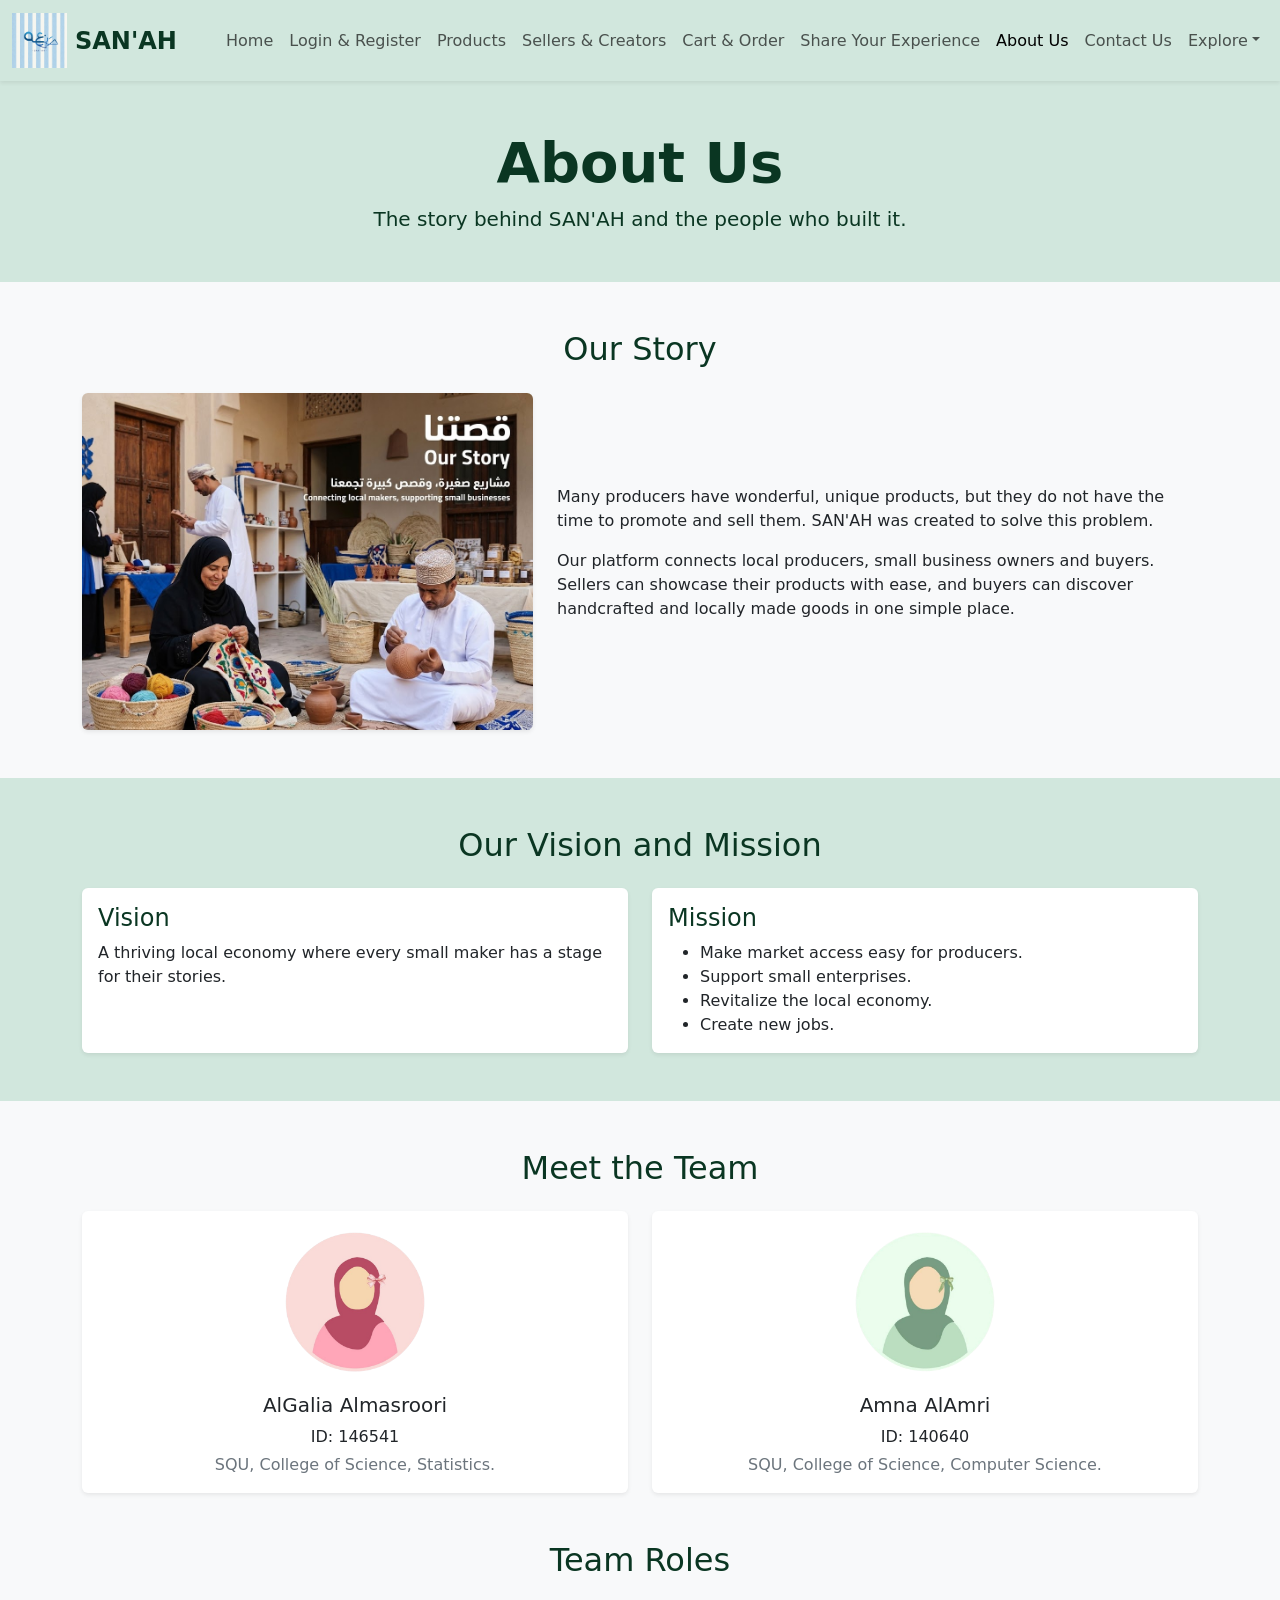
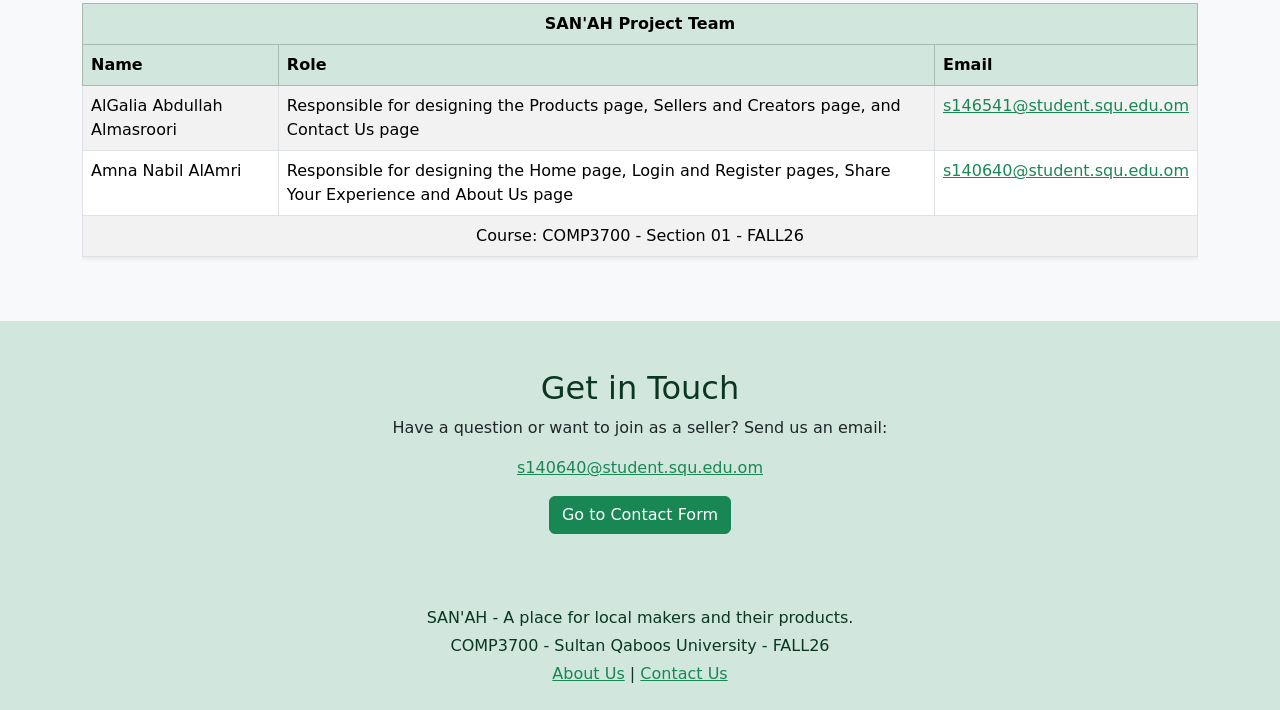
==== commit 685523ea: "edit the footer Signed-off-by: algalia7 <almasroorih2005@gmail.com>" ====
--- a/about_us.html
+++ b/about_us.html
@@ -3,14 +3,18 @@
 <head>
   <meta charset="UTF-8">
   <meta name="viewport" content="width=device-width, initial-scale=1">
-  <title>About Us | SAN'AH</title>
-  <!-- Bootstrap 5 is the ONLY stylesheet used on this site (no custom CSS) -->
+  <title>SAN'AH - About Us</title>
+
+
+
   <link href="https://cdn.jsdelivr.net/npm/bootstrap@5.3.3/dist/css/bootstrap.min.css" rel="stylesheet">
+
 </head>
+
 <body class="bg-light">
 
-  <!-- Responsive Bootstrap navigation bar: collapses into a hamburger menu on small screens -->
-  <nav class="navbar navbar-expand-xl navbar-light bg-success-subtle sticky-top shadow-sm">
+  <!-- Responsive Bootstrap navigation bar -->
+   <nav class="navbar navbar-expand-lg navbar-light bg-success-subtle sticky-top shadow-sm">
     <div class="container-fluid">
       <a class="navbar-brand d-flex align-items-center text-success-emphasis" href="index.html">
         <img src="logo.png" alt="SAN'AH logo" width="55" height="55" class="me-2">
@@ -19,7 +23,7 @@
       <button class="navbar-toggler" type="button" data-bs-toggle="collapse"
               data-bs-target="#mainNavbar" aria-controls="mainNavbar"
               aria-expanded="false" aria-label="Toggle navigation">
-        <span class="navbar-toggler-icon"></span>
+            <span class="navbar-toggler-icon"></span>
       </button>
       <div class="collapse navbar-collapse" id="mainNavbar">
         <ul class="navbar-nav ms-auto">
@@ -34,101 +38,156 @@
           <li class="nav-item dropdown">
             <a class="nav-link dropdown-toggle" href="#" role="button" data-bs-toggle="dropdown" aria-expanded="false">Explore</a>
             <ul class="dropdown-menu dropdown-menu-end">
-            <li><a class="dropdown-item" href="questionnaire.html">Questionnaire</a></li>
-            <li><a class="dropdown-item" href="calculate.html">Shopping Calculator</a></li>
-            <li><a class="dropdown-item" href="funpage.html">Fun Page</a></li>
-            </ul>
+              <li><a class="dropdown-item" href="questionnaire.html">Questionnaire</a></li>
+              <li><a class="dropdown-item" href="calculate.html">Shopping Calculator</a></li>
+              <li><a class="dropdown-item" href="funpage.html">Fun Page</a></li>
+
+            </ul> 
           </li>
-        </ul>
+      </ul>
       </div>
     </div>
-  </nav>
+   </nav>
 
-  <main>
-    <section class="bg-success-subtle text-success-emphasis text-center py-5">
-      <div class="container">
-        <h1 class="display-4 fw-bold">About Us</h1>
-        <p class="lead mb-0">The story behind SAN'AH and the people who built it.</p>
+
+
+
+<main>
+  <section class="bg-success-subtle text-success-emphasis text-center py-5">
+    <div class="container">
+      <h1 class="display-4 fw-bold">About Us</h1>
+      <p class="lead mb-0">The story behind SAN'AH and the people who built it.</p>
+    </div>
+  </section>
+
+  <section class="container py-5">
+    <h2 class="text-success-emphasis text-center mb-4">Our Story</h2>
+    <div class="row g-4 align-items-center">
+      <div class="col-12 col-md-5"><img class="img-fluid rounded shadow-sm" src="story.jpg" alt="Local makers at work"></div>
+      <div class="col-12 col-md-7">
+        <p>
+        Many producers have wonderful, unique products, but they do not have
+        the time to promote and sell them. SAN'AH was created to solve this
+        problem.
+        </p>
+        <p>
+        Our platform connects local producers, small business owners and
+        buyers. Sellers can showcase their products with ease, and buyers can
+        discover handcrafted and locally made goods in one simple place.
+        </p>
       </div>
-    </section>
+    </div>
+  </section>
 
-    <section class="container py-5">
-      <h2 class="text-success-emphasis text-center mb-4">Our Story</h2>
-      <div class="row g-4 align-items-center">
-        <div class="col-12 col-md-5"><img class="img-fluid rounded shadow-sm" src="story.jpg" alt="Local makers at work"></div>
-        <div class="col-12 col-md-7">
-          <p>Many producers have wonderful, unique products, but they do not have the time to promote and sell them. SAN'AH was created to solve this problem.</p>
-          <p>Our platform connects local producers, small business owners and buyers. Sellers can showcase their products with ease, and buyers can discover handcrafted and locally made goods in one simple place.</p>
+  <section class="container-fluid bg-success-subtle py-5">
+    <div class="container">
+      <h2 class="text-success-emphasis text-center mb-4">Our Vision and Mission</h2>
+      <div class="row g-4">
+        <div class="col-12 col-md-6">
+          <div class="card h-100 border-0 shadow-sm">
+            <div class="card-body">
+              <h3 class="h4 text-success-emphasis">Vision</h3>
+              <p class="mb-0">A thriving local economy where every small maker has a stage for their stories.</p>
+            </div>
+          </div>
+          </div>
+          <div class="col-12 col-md-6">
+            <div class="card h-100 border-0 shadow-sm">
+              <div class="card-body">
+                 <h3 class="h4 text-success-emphasis">Mission</h3>
+                    <ul class="mb-0">
+                      <li>Make market access easy for producers.</li>
+                      <li>Support small enterprises.</li>
+                      <li>Revitalize the local economy.</li>
+                      <li>Create new jobs.</li>
+                    </ul>
+
+              </div>
+            </div>
+          </div>  
+      </div>
+    </div>
+
+  </section>
+
+  <section class="container py-5 text-center">
+    <h2 class="text-success-emphasis mb-4">Meet the Team</h2>
+    <div class="row g-4 justify-content-center">
+      <div class="col-12 col-md-6">
+        <div class="card h-100 border-0 shadow-sm">
+          <div class="card-body">
+            <img class="rounded-circle mb-3" src="team1.png" alt="AlGalia Almasroori" width="150" height="150">
+            <h3 class="h5">AlGalia Almasroori</h3>
+            <p class="mb-1">ID: 146541</p>
+            <p class="text-secondary mb-0">SQU, College of Science, Statistics.</p>
+          </div>
         </div>
       </div>
-    </section>
-
-    <section class="container-fluid bg-success-subtle py-5">
-      <div class="container">
-        <h2 class="text-success-emphasis text-center mb-4">Our Vision and Mission</h2>
-        <div class="row g-4">
-          <div class="col-12 col-md-6"><div class="card h-100 border-0 shadow-sm"><div class="card-body">
-            <h3 class="h4 text-success-emphasis">Vision</h3>
-            <p class="mb-0">A thriving local economy where every small maker has a stage for their stories.</p></div></div></div>
-          <div class="col-12 col-md-6"><div class="card h-100 border-0 shadow-sm"><div class="card-body">
-            <h3 class="h4 text-success-emphasis">Mission</h3>
-            <ul class="mb-0"><li>Make market access easy for producers.</li><li>Support small enterprises.</li>
-              <li>Revitalize the local economy.</li><li>Create new jobs.</li></ul></div></div></div>
+      <div class="col-12 col-md-6">
+        <div class="card h-100 border-0 shadow-sm">
+          <div class="card-body">
+            <img class="rounded-circle mb-3" src="team2.png" alt="Amna AlAmri" width="150" height="150">
+            <h3 class="h5">Amna AlAmri</h3>
+            <p class="mb-1">ID: 140640</p>
+            <p class="text-secondary mb-0">SQU, College of Science, Computer Science.</p>
+          </div>
         </div>
       </div>
-    </section>
 
-    <section class="container py-5 text-center">
-      <h2 class="text-success-emphasis mb-4">Meet the Team</h2>
-      <div class="row g-4 justify-content-center">
-        <div class="col-12 col-sm-6 col-lg-4"><div class="card h-100 border-0 shadow-sm"><div class="card-body">
-          <img class="rounded-circle mb-3" src="team1.png" alt="AlGalia Almasroori" width="150" height="150">
-          <h3 class="h5">AlGalia Almasroori</h3><p class="mb-1">ID: 146541</p><p class="text-secondary mb-0">SQU, College of Science, Statistics.</p></div></div></div>
-        <div class="col-12 col-sm-6 col-lg-4"><div class="card h-100 border-0 shadow-sm"><div class="card-body">
-          <img class="rounded-circle mb-3" src="team2.png" alt="Amna AlAmri" width="150" height="150">
-          <h3 class="h5">Amna AlAmri</h3><p class="mb-1">ID: 140640</p><p class="text-secondary mb-0">SQU, College of Science, Computer Science.</p></div></div></div>
-      </div>
-    </section>
+    </div>
 
-    <section class="container pb-5">
-      <h2 class="text-success-emphasis text-center mb-4">Team Roles</h2>
-      <div class="table-responsive">
-        <table class="table table-bordered table-striped bg-white shadow-sm">
-          <thead class="table-success">
-            <tr><th colspan="3" class="text-center">SAN'AH Project Team</th></tr>
-            <tr><th>Name</th><th>Role</th><th>Email</th></tr>
-          </thead>
-          <tbody>
-            <tr><td>AlGalia Abdullah Almasroori</td><td>Responsible for designing the Products page, Sellers and Creators page, and Contact Us page</td>
-              <td><a class="link-success" href="mailto:s146541@student.squ.edu.om">s146541@student.squ.edu.om</a></td></tr>
-            <tr><td>Amna Nabil AlAmri</td><td>Responsible for designing the Home page, Login and Register pages, Share Your Experience and About Us page</td>
-              <td><a class="link-success" href="mailto:s140640@student.squ.edu.om">s140640@student.squ.edu.om</a></td></tr>
-            <tr><td colspan="3" class="text-center">Course: COMP3700 - Section 01 - FALL26</td></tr>
-          </tbody>
-        </table>
-      </div>
-    </section>
+  </section>
+  <section class="container pb-5">
+    <h2 class="text-success-emphasis text-center mb-4">Team Roles</h2>
+    <div class="table-responsive">
+      <table class="table table-bordered table-striped bg-white shadow-sm">
+        <thead class="table-success">
+          <tr><th colspan="3" class="text-center">SAN'AH Project Team</th></tr>
+          <tr><th>Name</th><th>Role</th><th>Email</th></tr>
+        </thead>
 
-    <section class="container-fluid bg-success-subtle py-5 text-center">
-      <div class="container">
-        <h2 class="text-success-emphasis">Get in Touch</h2>
-        <p>Have a question or want to join as a seller? Send us an email:</p>
-        <p><a class="link-success" href="mailto:s140640@student.squ.edu.om?subject=SAN'AH%20Inquiry">s140640@student.squ.edu.om</a></p>
-        <a class="btn btn-success" href="contact.html">Go to Contact Form</a>
-      </div>
-    </section>
-  </main>
+        <tbody>
+          <tr><td>AlGalia Abdullah Almasroori</td><td>Responsible for designing the Products page, Sellers and Creators page, and Contact Us page</td>
+            <td><a class="link-success" href="mailto:s146541@student.squ.edu.om">s146541@student.squ.edu.om</a></td></tr>
+          <tr><td>Amna Nabil AlAmri</td><td>Responsible for designing the Home page, Login and Register pages, Share Your Experience and About Us page</td>
+            <td><a class="link-success" href="mailto:s140640@student.squ.edu.om">s140640@student.squ.edu.om</a></td></tr>
+          <tr><td colspan="3" class="text-center">Course: COMP3700 - Section 01 - FALL26</td></tr>
+        </tbody>
+      </table>
 
-  <footer class="bg-success-subtle text-success-emphasis text-center py-4 mt-5">
+    </div>
+
+  </section>
+
+  <section class="container-fluid bg-success-subtle py-5 text-center">
+    <div class="container">
+      <h2 class="text-success-emphasis">Get in Touch</h2>
+      <p>Have a question or want to join as a seller? Send us an email:</p>
+      <p>
+        <a class="link-success" href="mailto:s140640@student.squ.edu.om?subject=SAN'AH%20Inquiry">s140640@student.squ.edu.om</a>
+      </p>
+      <a class="btn btn-success" href="contact.html">Go to Contact Form</a>
+
+
+    </div>
+  </section>
+
+
+</main>
+<footer class="bg-success-subtle text-success-emphasis text-center py-4">
+    
     <p class="mb-1">SAN'AH - A place for local makers and their products.</p>
     <p class="mb-1">COMP3700 - Sultan Qaboos University - FALL26</p>
     <p class="mb-0">
-      <a class="link-success" href="about_us.html">About Us</a> |
+      <a class="link-success" href="about_us.html">About Us</a> | 
       <a class="link-success" href="contact.html">Contact Us</a>
     </p>
   </footer>
-
   <script src="https://cdn.jsdelivr.net/npm/bootstrap@5.3.3/dist/js/bootstrap.bundle.min.js"></script>
 
 </body>
 </html>
+
+ 
+
+
